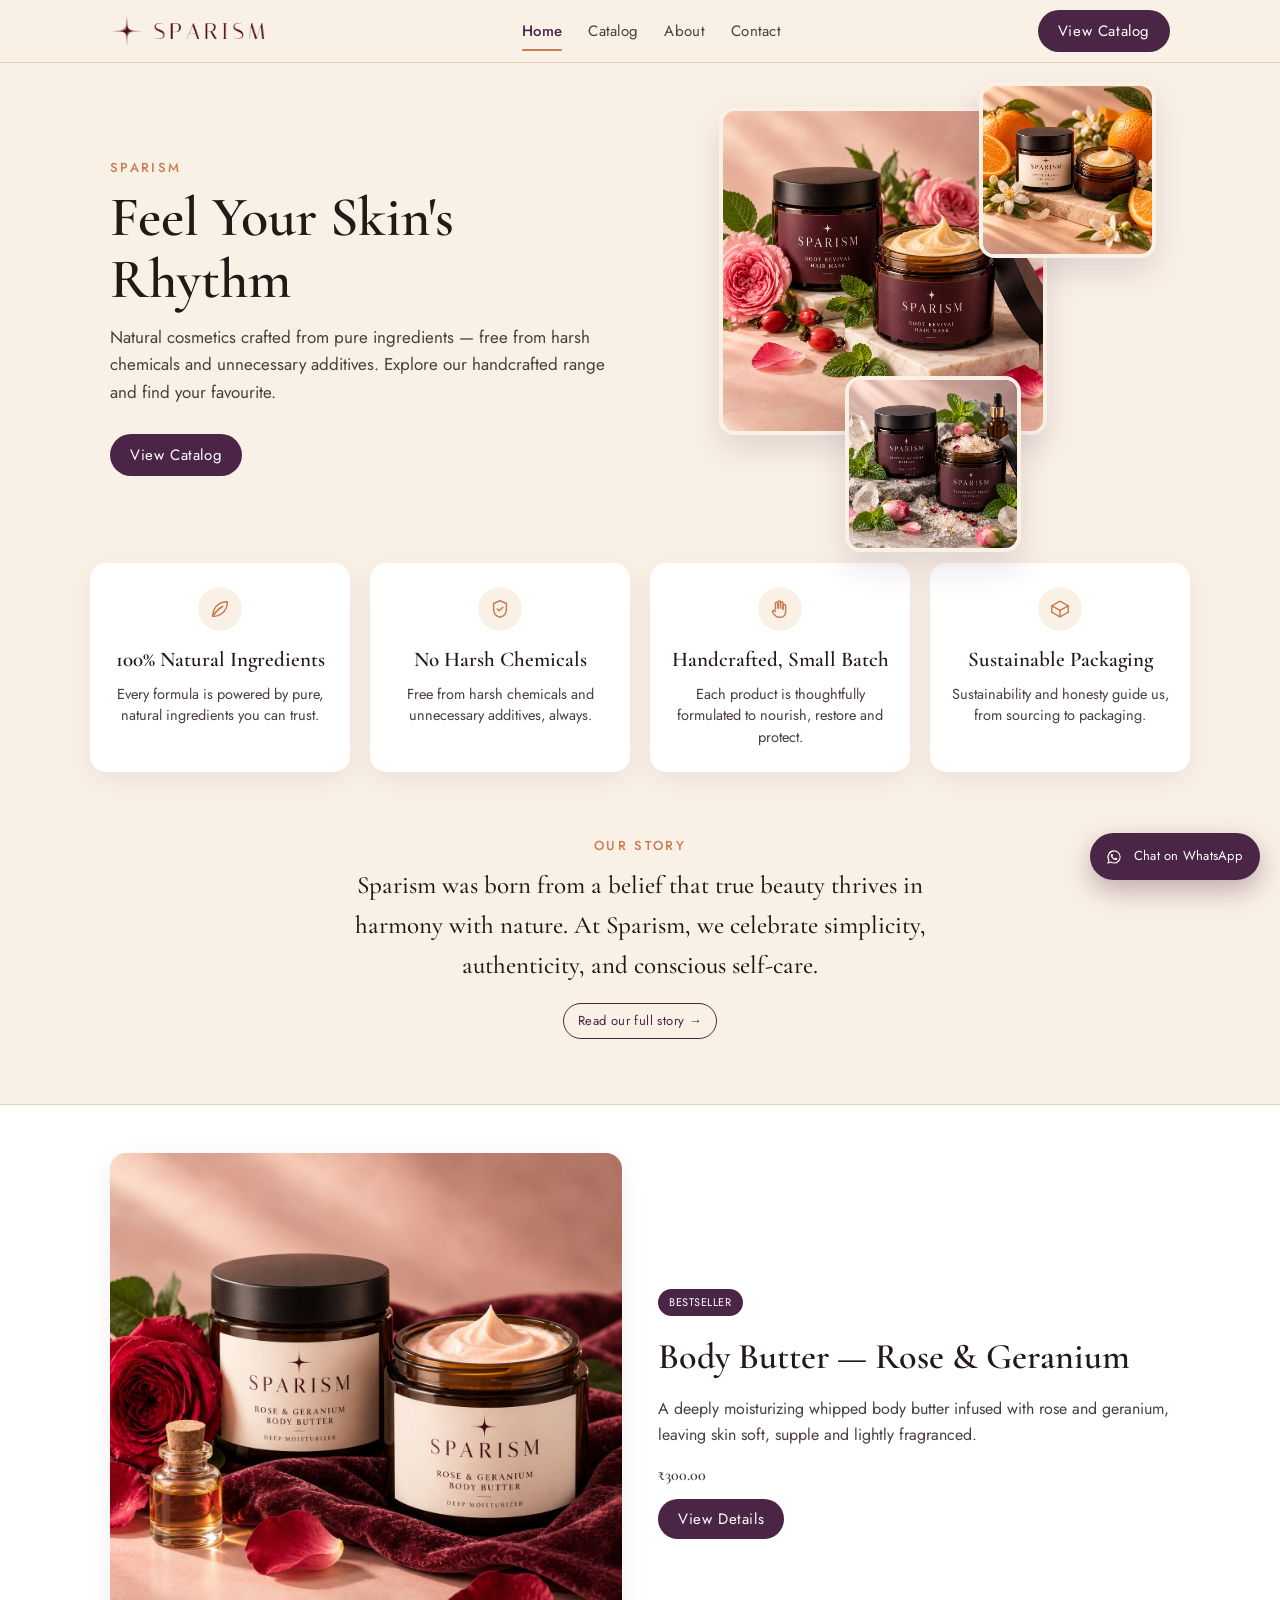
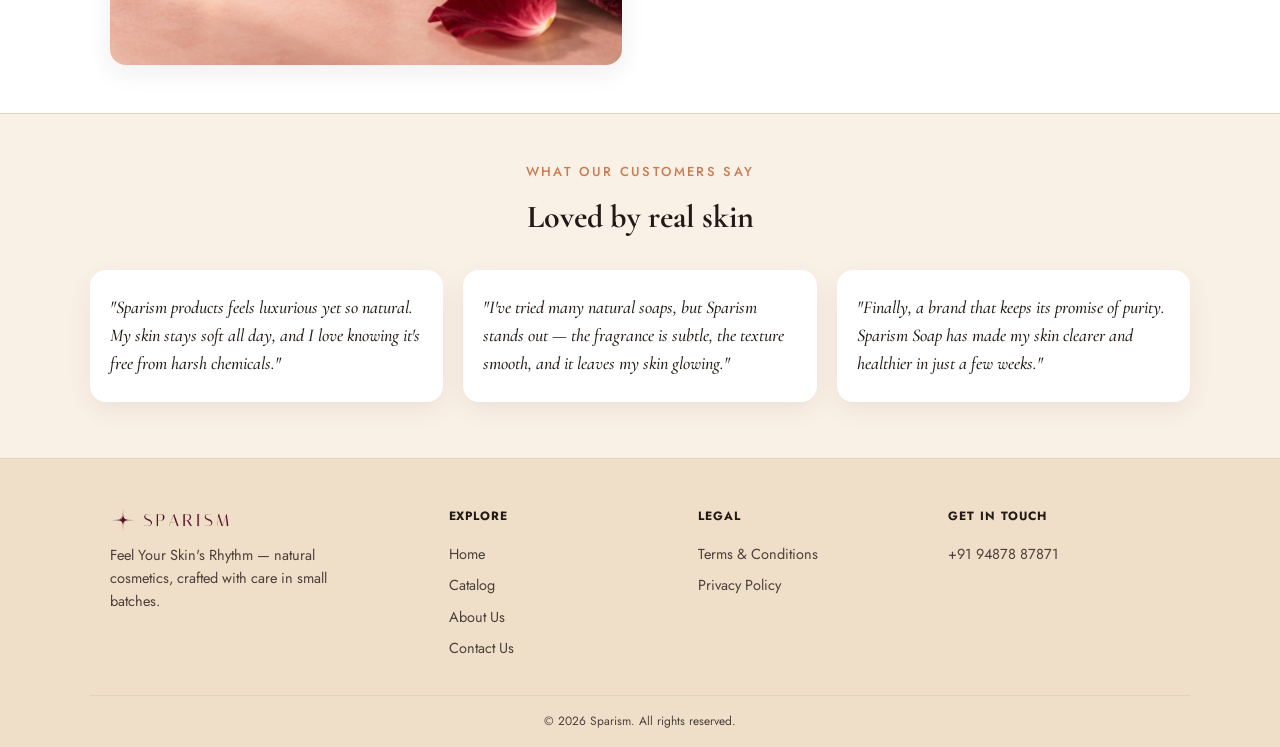
==== index.html @ bdf0155f "Initial commit: Sparism website Multi-page site (Home, Catalog, About, Contact, Terms, Privacy) with" ====
<!DOCTYPE html>
<html lang="en">
<head>
<meta charset="UTF-8" />
<meta name="viewport" content="width=device-width, initial-scale=1.0" />
<title>Sparism — Feel Your Skin's Rhythm</title>
<meta name="description" content="Sparism — natural cosmetics crafted from pure ingredients, free from harsh chemicals. Explore our handcrafted skincare range." />
<meta property="og:type" content="website" />
<meta property="og:site_name" content="Sparism" />
<meta property="og:title" content="Sparism — Feel Your Skin's Rhythm" />
<meta property="og:description" content="Natural cosmetics crafted from pure ingredients, free from harsh chemicals. Explore our handcrafted skincare range." />
<meta property="og:image" content="https://YOUR-DOMAIN-HERE/assets/og-image.jpg" />
<meta property="og:url" content="https://YOUR-DOMAIN-HERE/" />
<meta name="twitter:card" content="summary_large_image" />
<link rel="icon" type="image/png" sizes="32x32" href="assets/favicon-32.png" />
<link rel="icon" type="image/png" sizes="192x192" href="assets/favicon-192.png" />
<link rel="apple-touch-icon" href="assets/favicon-192.png" />
<link rel="preconnect" href="https://fonts.googleapis.com">
<link rel="preconnect" href="https://fonts.gstatic.com" crossorigin>
<link href="https://fonts.googleapis.com/css2?family=Cormorant+Garamond:ital,wght@0,500;0,600;0,700;1,500&family=Jost:wght@300;400;500;600&display=swap" rel="stylesheet">
<link rel="stylesheet" href="styles.css" />
</head>
<body>

<header class="site-header">
  <div class="wrap header-row">
    <a href="index.html" class="logo-link"><img class="brand-logo" src="assets/logo-new/logo-navbar.png" alt="Sparism — Feel Your Skin's Rhythm" /></a>
    <nav class="main-nav" id="mainNav">
      <a href="index.html" class="active">Home</a>
      <a href="catalog.html">Catalog</a>
      <a href="about.html">About</a>
      <a href="contact.html">Contact</a>
    </nav>
    <div class="header-actions">
      <a class="header-cta" href="catalog.html">View Catalog</a>
      <button class="nav-toggle" id="navToggle" aria-label="Open menu" aria-expanded="false">
        <span></span><span></span><span></span>
      </button>
    </div>
  </div>
</header>

<section class="hero">
  <div class="wrap hero-grid">
    <div class="hero-copy">
      <p class="eyebrow">Sparism</p>
      <h1>Feel Your Skin's Rhythm</h1>
      <p class="hero-sub">Natural cosmetics crafted from pure ingredients — free from harsh chemicals and unnecessary additives. Explore our handcrafted range and find your favourite.</p>
      <a class="header-cta" href="catalog.html" style="display:inline-block; margin-top:8px;">View Catalog</a>
    </div>
    <div class="hero-collage">
      <img class="hero-img hero-img-main" src="assets/products/root-revival-hair-mask.jpg" alt="Sparism Root Revival Hair Mask" />
      <img class="hero-img hero-img-small hero-img-top" src="assets/products/lip-balm-sweet-orange.jpg" alt="Sparism Sweet Orange Lip Balm" />
      <img class="hero-img hero-img-small hero-img-bottom" src="assets/products/peppermint-frost-bath-salt.jpg" alt="Sparism Peppermint Frost Bath Salt" />
    </div>
  </div>
</section>

<section class="promises-grid wrap">
  <div class="promise-card">
    <div class="promise-icon">
      <svg viewBox="0 0 24 24" fill="none" stroke="currentColor" stroke-width="1.6" stroke-linecap="round" stroke-linejoin="round"><path d="M4 20C4 11 10 4 20 4c0 10-7 16-16 16Z"/><path d="M4 20c3-5 6-8 11-11"/></svg>
    </div>
    <h3>100% Natural Ingredients</h3>
    <p>Every formula is powered by pure, natural ingredients you can trust.</p>
  </div>
  <div class="promise-card">
    <div class="promise-icon">
      <svg viewBox="0 0 24 24" fill="none" stroke="currentColor" stroke-width="1.6" stroke-linecap="round" stroke-linejoin="round"><path d="M12 3l7 3v6c0 5-3 8-7 9-4-1-7-4-7-9V6l7-3Z"/><path d="M9 12l2 2 4-4"/></svg>
    </div>
    <h3>No Harsh Chemicals</h3>
    <p>Free from harsh chemicals and unnecessary additives, always.</p>
  </div>
  <div class="promise-card">
    <div class="promise-icon">
      <svg viewBox="0 0 24 24" fill="none" stroke="currentColor" stroke-width="1.6" stroke-linecap="round" stroke-linejoin="round"><path d="M7 12.5V6a1.4 1.4 0 0 1 2.8 0v5.2"/><path d="M9.8 11V4.6a1.4 1.4 0 0 1 2.8 0V11"/><path d="M12.6 11V5.6a1.4 1.4 0 0 1 2.8 0v7"/><path d="M15.4 12V8.6a1.4 1.4 0 0 1 2.8 0v5.9c0 3.6-2 6.5-5.8 6.5h-1.8c-2.7 0-3.6-1-5.4-3.6l-1.3-2.2c-.6-1 .3-2.1 1.4-1.6l1.7 1"/></svg>
    </div>
    <h3>Handcrafted, Small Batch</h3>
    <p>Each product is thoughtfully formulated to nourish, restore and protect.</p>
  </div>
  <div class="promise-card">
    <div class="promise-icon">
      <svg viewBox="0 0 24 24" fill="none" stroke="currentColor" stroke-width="1.6" stroke-linecap="round" stroke-linejoin="round"><path d="M21 8.5l-9-5-9 5 9 5 9-5Z"/><path d="M3 8.5v7l9 5 9-5v-7"/><path d="M12 13.5v7"/></svg>
    </div>
    <h3>Sustainable Packaging</h3>
    <p>Sustainability and honesty guide us, from sourcing to packaging.</p>
  </div>
</section>

<section class="story-section wrap">
  <p class="eyebrow">Our Story</p>
  <p class="story-text">Sparism was born from a belief that true beauty thrives in harmony with nature. At Sparism, we celebrate simplicity, authenticity, and conscious self-care.</p>
  <p style="margin-top:18px;"><a href="about.html" class="card-enquire" style="display:inline-block;">Read our full story →</a></p>
</section>

<section class="bestseller-section">
  <div class="wrap bestseller-grid">
    <div class="bestseller-media">
      <img src="assets/products/body-butter-rose-geranium.jpg" alt="Sparism Body Butter — Rose &amp; Geranium" />
    </div>
    <div class="bestseller-info">
      <span class="card-tag">Bestseller</span>
      <h2>Body Butter — Rose &amp; Geranium</h2>
      <p>A deeply moisturizing whipped body butter infused with rose and geranium, leaving skin soft, supple and lightly fragranced.</p>
      <p class="bestseller-price">₹300.00</p>
      <a class="header-cta" href="catalog.html">View Details</a>
    </div>
  </div>
</section>

<section class="testimonials-section wrap">
  <p class="eyebrow">What our customers say</p>
  <h2 style="font-family: var(--font-display); font-size: clamp(24px,3.4vw,32px); margin: 0;">Loved by real skin</h2>
  <div class="testimonials-grid">
    <div class="testimonial-card">
      <p>"Sparism products feels luxurious yet so natural. My skin stays soft all day, and I love knowing it's free from harsh chemicals."</p>
    </div>
    <div class="testimonial-card">
      <p>"I've tried many natural soaps, but Sparism stands out — the fragrance is subtle, the texture smooth, and it leaves my skin glowing."</p>
    </div>
    <div class="testimonial-card">
      <p>"Finally, a brand that keeps its promise of purity. Sparism Soap has made my skin clearer and healthier in just a few weeks."</p>
    </div>
  </div>
</section>

<footer class="site-footer">
  <div class="wrap footer-grid">
    <div class="footer-brand">
      <img class="brand-logo small" src="assets/logo-new/logo-navbar.png" alt="Sparism" />
      <p>Feel Your Skin's Rhythm — natural cosmetics, crafted with care in small batches.</p>
    </div>
    <div class="footer-links">
      <h4>Explore</h4>
      <a href="index.html">Home</a>
      <a href="catalog.html">Catalog</a>
      <a href="about.html">About Us</a>
      <a href="contact.html">Contact Us</a>
    </div>
    <div class="footer-links">
      <h4>Legal</h4>
      <a href="terms.html">Terms &amp; Conditions</a>
      <a href="privacy.html">Privacy Policy</a>
    </div>
    <div class="footer-contact">
      <h4>Get in touch</h4>
      <a href="tel:+919487887871">+91 94878 87871</a>
    </div>
  </div>
  <div class="wrap footer-bottom">
    <p>&copy; 2026 Sparism. All rights reserved.</p>
  </div>
</footer>

<a class="float-whatsapp" href="https://wa.me/919487887871?text=Hi%20Sparism%2C%20I%20have%20a%20question!" target="_blank" rel="noopener" aria-label="Chat with us on WhatsApp">
  <svg viewBox="0 0 24 24" fill="currentColor"><path d="M17.6 6.32A7.85 7.85 0 0 0 12.05 4a7.94 7.94 0 0 0-6.9 11.9L4 20l4.2-1.1a7.93 7.93 0 0 0 3.85 1h.01a7.95 7.95 0 0 0 7.94-7.94 7.9 7.9 0 0 0-2.4-5.64Zm-5.55 12.2h-.01a6.6 6.6 0 0 1-3.37-.92l-.24-.14-2.5.65.67-2.44-.16-.25a6.62 6.62 0 1 1 12.28-3.51 6.63 6.63 0 0 1-6.67 6.6Zm3.62-4.96c-.2-.1-1.17-.58-1.35-.64-.18-.07-.31-.1-.44.1-.13.2-.5.64-.62.77-.11.13-.23.15-.42.05-.2-.1-.83-.3-1.58-.97-.58-.52-.98-1.16-1.09-1.36-.11-.2-.01-.3.09-.4.09-.1.2-.23.3-.34.1-.11.13-.2.2-.33.07-.13.03-.25-.02-.35-.05-.1-.44-1.06-.6-1.45-.16-.38-.32-.33-.44-.33h-.38c-.13 0-.34.05-.52.25-.18.2-.68.67-.68 1.63 0 .96.7 1.9.8 2.03.1.13 1.37 2.1 3.33 2.94.46.2.83.32 1.11.41.47.15.9.13 1.24.08.38-.06 1.17-.48 1.33-.94.16-.46.16-.86.11-.94-.05-.08-.18-.13-.38-.23Z"/></svg>
  <span class="fw-label">Chat on WhatsApp</span>
</a>

<script src="nav.js"></script>
</body>
</html>
---- styles.css ----
:root {
  --cream: #faf1e6;
  --cream-deep: #f0dfc8;
  --ink: #231a17;
  --ink-soft: #4a3f3a;
  --plum: #4a2545;
  --plum-deep: #34172f;
  --terracotta: #c97b52;
  --rose: #c98a8a;
  --line: #e4d3ba;
  --white: #ffffff;
  --radius: 16px;
  --shadow: 0 8px 24px rgba(74, 37, 69, 0.08);
  --shadow-hover: 0 14px 32px rgba(74, 37, 69, 0.14);
  --font-display: "Cormorant Garamond", Georgia, serif;
  --font-body: "Jost", "Segoe UI", sans-serif;
}

* { box-sizing: border-box; }

html { scroll-behavior: smooth; font-size: 17px; }

body {
  margin: 0;
  font-family: var(--font-body);
  font-size: 1rem;
  line-height: 1.6;
  color: var(--ink);
  background: var(--cream);
  -webkit-font-smoothing: antialiased;
}

.wrap {
  max-width: 1100px;
  margin: 0 auto;
  padding: 0 20px;
}

img { max-width: 100%; display: block; }

a { color: inherit; }

/* Header */
.site-header {
  position: sticky;
  top: 0;
  z-index: 50;
  background: rgba(250, 241, 230, 0.92);
  backdrop-filter: blur(8px);
  border-bottom: 1px solid var(--line);
}

.header-row {
  display: flex;
  align-items: center;
  justify-content: space-between;
  gap: 18px;
  padding-top: 10px;
  padding-bottom: 10px;
}

.brand-logo {
  height: 34px;
  width: auto;
}

.brand-logo.small { height: 26px; }

/* One-time shine sweep across the logo mark on page load */
.logo-link {
  position: relative;
  display: inline-block;
  overflow: hidden;
  line-height: 0;
}

.logo-link::after {
  content: "";
  position: absolute;
  top: 0;
  left: -150%;
  width: 55%;
  height: 100%;
  background: linear-gradient(120deg, transparent, rgba(255, 255, 255, 0.65), transparent);
  transform: skewX(-20deg);
  animation: logo-shine 1.8s ease-in-out 0.5s 1 both;
  pointer-events: none;
}

@keyframes logo-shine {
  0% { left: -150%; }
  100% { left: 150%; }
}

@media (prefers-reduced-motion: reduce) {
  .logo-link::after { animation: none; }
}

.header-actions {
  display: flex;
  align-items: center;
  gap: 12px;
}

.header-cta {
  text-decoration: none;
  background: var(--plum);
  color: var(--white);
  font-size: 15px;
  letter-spacing: 0.04em;
  padding: 9px 20px;
  border-radius: 999px;
  transition: background 0.2s ease, transform 0.2s ease;
  white-space: nowrap;
}

.header-cta:hover { background: var(--plum-deep); transform: translateY(-1px); }

/* Main nav */
.main-nav {
  display: flex;
  align-items: center;
  gap: 26px;
  margin: 0 auto;
}

.main-nav a {
  text-decoration: none;
  font-size: 15px;
  letter-spacing: 0.02em;
  color: var(--ink-soft);
  position: relative;
  padding: 4px 0;
}

.main-nav a:hover { color: var(--ink); }

.main-nav a.active {
  color: var(--plum);
  font-weight: 500;
}

.main-nav a.active::after {
  content: "";
  position: absolute;
  left: 0;
  right: 0;
  bottom: -4px;
  height: 2px;
  background: var(--terracotta);
  border-radius: 2px;
}

.nav-toggle {
  display: none;
  flex-direction: column;
  justify-content: center;
  gap: 5px;
  width: 36px;
  height: 36px;
  border: none;
  background: transparent;
  cursor: pointer;
  padding: 0;
}

.nav-toggle span {
  display: block;
  height: 2px;
  background: var(--ink);
  border-radius: 2px;
}

@media (max-width: 760px) {
  .main-nav {
    position: absolute;
    top: 100%;
    left: 0;
    right: 0;
    background: var(--cream);
    border-bottom: 1px solid var(--line);
    flex-direction: column;
    align-items: flex-start;
    gap: 4px;
    padding: 10px 20px 16px;
    display: none;
  }
  .main-nav.open { display: flex; }
  .main-nav a { padding: 8px 0; width: 100%; }
  .nav-toggle { display: flex; }
  .site-header { position: sticky; }
}

/* Hero */
.hero {
  padding: 44px 0 28px;
  text-align: center;
}

.eyebrow {
  text-transform: uppercase;
  letter-spacing: 0.18em;
  font-size: 13px;
  color: var(--terracotta);
  margin: 0 0 8px;
  font-weight: 500;
}

.hero h1 {
  font-family: var(--font-display);
  font-weight: 600;
  font-size: clamp(36px, 6vw, 56px);
  line-height: 1.1;
  margin: 0 0 14px;
  color: var(--ink);
}

/* Hero with image collage (home page) */
.hero-grid {
  display: grid;
  grid-template-columns: 1.1fr 1fr;
  align-items: center;
  gap: 48px;
  text-align: left;
}

.hero-grid .hero-copy { text-align: left; }
.hero-grid .hero-sub { margin: 0 0 20px; }

.hero-collage {
  position: relative;
  aspect-ratio: 1 / 1;
  width: 100%;
  max-width: 420px;
  margin: 0 auto;
}

.hero-img {
  position: absolute;
  object-fit: cover;
  border-radius: var(--radius);
  box-shadow: var(--shadow-hover);
  border: 4px solid var(--cream);
}

.hero-img-main {
  width: 78%;
  height: 78%;
  top: 0;
  left: 0;
  z-index: 1;
}

.hero-img-small {
  width: 42%;
  height: 42%;
  z-index: 2;
}

.hero-img-top {
  top: -6%;
  right: -4%;
}

.hero-img-bottom {
  bottom: -6%;
  left: 30%;
}

@media (max-width: 760px) {
  .hero-grid { grid-template-columns: 1fr; text-align: center; }
  .hero-grid .hero-copy { text-align: center; }
  .hero-grid .hero-sub { margin: 0 auto 20px; }
  .hero-collage { max-width: 300px; margin-top: 20px; }
}

.hero-sub {
  max-width: 520px;
  margin: 0 auto;
  color: var(--ink-soft);
  line-height: 1.6;
  font-size: 17px;
}

/* Filter bar */
.filter-bar {
  position: sticky;
  top: 55px;
  z-index: 40;
  background: var(--cream);
  padding: 10px 0;
  border-bottom: 1px solid var(--line);
}

.filter-row {
  display: flex;
  gap: 8px;
  overflow-x: auto;
  scrollbar-width: none;
}

.filter-row::-webkit-scrollbar { display: none; }

.chip {
  flex: 0 0 auto;
  border: 1px solid var(--line);
  background: var(--white);
  color: var(--ink-soft);
  font-family: var(--font-body);
  font-size: 14px;
  letter-spacing: 0.03em;
  padding: 8px 18px;
  border-radius: 999px;
  cursor: pointer;
  transition: all 0.2s ease;
}

.chip:hover { border-color: var(--terracotta); color: var(--ink); }

.chip.active {
  background: var(--ink);
  border-color: var(--ink);
  color: var(--white);
}

/* Catalog grid */
.catalog-grid {
  display: grid;
  grid-template-columns: repeat(auto-fill, minmax(240px, 1fr));
  gap: 22px;
  padding: 32px 0 12px;
}

.card {
  background: var(--white);
  border-radius: var(--radius);
  overflow: hidden;
  box-shadow: var(--shadow);
  transition: transform 0.25s ease, box-shadow 0.25s ease;
  display: flex;
  flex-direction: column;
}

.card:hover {
  transform: translateY(-4px);
  box-shadow: var(--shadow-hover);
}

.card-media {
  position: relative;
  aspect-ratio: 1 / 1;
  background: linear-gradient(150deg, var(--cream-deep), var(--cream));
  overflow: hidden;
}

.card-media img {
  width: 100%;
  height: 100%;
  object-fit: cover;
}

.card-media img.zoomable {
  cursor: zoom-in;
  transition: transform 0.4s ease;
}

.card:hover .card-media img.zoomable {
  transform: scale(1.04);
}

.card-share {
  position: absolute;
  top: 12px;
  right: 12px;
  width: 32px;
  height: 32px;
  display: flex;
  align-items: center;
  justify-content: center;
  background: rgba(255, 255, 255, 0.88);
  backdrop-filter: blur(4px);
  border: none;
  border-radius: 50%;
  color: var(--plum);
  cursor: pointer;
  box-shadow: 0 2px 8px rgba(0,0,0,0.12);
  transition: background 0.2s ease, transform 0.2s ease;
}

.card-share:hover {
  background: var(--plum);
  color: var(--white);
  transform: scale(1.08);
}

.card-share svg {
  width: 16px;
  height: 16px;
}

.card-media .placeholder {
  position: absolute;
  inset: 0;
  display: flex;
  align-items: center;
  justify-content: center;
  flex-direction: column;
  gap: 6px;
  color: var(--plum);
  text-align: center;
  padding: 16px;
}

.placeholder .ph-mark {
  font-family: var(--font-display);
  font-size: 30px;
  font-weight: 600;
}

.placeholder .ph-label {
  font-size: 11px;
  letter-spacing: 0.06em;
  text-transform: uppercase;
  color: var(--ink-soft);
  opacity: 0.75;
}

.card-tag {
  position: absolute;
  top: 12px;
  left: 12px;
  background: var(--plum);
  color: var(--white);
  font-size: 11px;
  letter-spacing: 0.05em;
  text-transform: uppercase;
  padding: 5px 11px;
  border-radius: 999px;
}

.card-body {
  padding: 16px 16px 18px;
  display: flex;
  flex-direction: column;
  gap: 6px;
  flex: 1;
}

.card-category {
  font-size: 11px;
  text-transform: uppercase;
  letter-spacing: 0.08em;
  color: var(--terracotta);
}

.card-title {
  font-family: var(--font-display);
  font-size: 23px;
  font-weight: 600;
  margin: 0;
  line-height: 1.25;
}

.card-desc {
  font-size: 14.5px;
  color: var(--ink-soft);
  line-height: 1.5;
  margin: 2px 0 4px;
  flex: 1;
}

.variant-block {
  margin: 4px 0 6px;
}

.variant-label {
  display: block;
  font-size: 10.5px;
  text-transform: uppercase;
  letter-spacing: 0.08em;
  color: var(--ink-soft);
  opacity: 0.75;
  margin-bottom: 6px;
}

.variant-row {
  display: flex;
  gap: 7px;
  flex-wrap: wrap;
}

.variant-chip {
  display: inline-flex;
  align-items: center;
  font-family: var(--font-body);
  font-size: 12px;
  border: 1px solid var(--line);
  background: var(--white);
  padding: 5px 12px 5px 9px;
  border-radius: 999px;
  cursor: pointer;
  color: var(--ink-soft);
  transition: all 0.2s ease;
}

.variant-chip:hover {
  border-color: var(--swatch, var(--terracotta));
  color: var(--ink);
}

.chip-dot {
  width: 9px;
  height: 9px;
  border-radius: 50%;
  background: var(--swatch, var(--terracotta));
  margin-right: 6px;
  box-shadow: 0 0 0 2px rgba(255,255,255,0.6) inset;
  flex: none;
}

.variant-chip.active {
  background: var(--ink);
  border-color: var(--ink);
  color: var(--white);
}

.variant-chip.active .chip-dot {
  box-shadow: 0 0 0 2px rgba(255,255,255,0.85) inset;
}

.card-footer {
  display: flex;
  align-items: center;
  justify-content: space-between;
  margin-top: auto;
  padding-top: 10px;
}

.price-tag {
  display: inline-flex;
  align-items: baseline;
  gap: 9px;
  background: var(--cream);
  border: 1px solid var(--line);
  border-radius: 999px;
  padding: 7px 16px;
}

.price-amount {
  font-family: var(--font-body);
  font-size: 17px;
  font-weight: 600;
  color: var(--ink);
  white-space: nowrap;
}

.price-unit {
  font-family: var(--font-body);
  font-size: 12px;
  color: var(--ink-soft);
  padding-left: 9px;
  border-left: 1px solid var(--line);
  white-space: nowrap;
}

.card-enquire {
  font-size: 13px;
  letter-spacing: 0.03em;
  border: 1px solid var(--plum);
  color: var(--plum);
  background: transparent;
  padding: 7px 14px;
  border-radius: 999px;
  cursor: pointer;
  text-decoration: none;
  transition: all 0.2s ease;
}

.card-enquire:hover {
  background: var(--plum);
  color: var(--white);
}

/* Enquiry section */
.enquiry-section {
  background: var(--plum);
  color: var(--white);
  margin-top: 40px;
  padding: 56px 0;
}

.enquiry-wrap {
  display: grid;
  grid-template-columns: 1fr 1.3fr;
  gap: 40px;
}

.enquiry-intro .eyebrow { color: var(--rose); }
.enquiry-intro h2 {
  font-family: var(--font-display);
  font-weight: 600;
  font-size: clamp(28px, 4vw, 36px);
  margin: 0 0 12px;
}
.enquiry-intro .hero-sub { color: #ecdfe8; margin: 0 0 18px; max-width: none; }

.contact-line {
  font-size: 15px;
  display: flex;
  gap: 8px;
  align-items: baseline;
}

.contact-line a {
  text-decoration: none;
  border-bottom: 1px solid rgba(255,255,255,0.4);
  font-weight: 500;
}

.enquiry-form {
  background: var(--white);
  border-radius: var(--radius);
  padding: 26px;
  display: grid;
  grid-template-columns: 1fr 1fr;
  gap: 16px;
  color: var(--ink);
  box-shadow: 0 16px 40px rgba(0,0,0,0.2);
}

.field { display: flex; flex-direction: column; gap: 6px; }
.field.full { grid-column: 1 / -1; }

.field label {
  font-size: 13px;
  letter-spacing: 0.03em;
  color: var(--ink-soft);
}

.field .optional { color: #a99; font-weight: 400; }

.field input,
.field textarea,
.field select {
  font-family: var(--font-body);
  font-size: 15px;
  padding: 10px 12px;
  border: 1px solid var(--line);
  border-radius: 10px;
  background: var(--cream);
  color: var(--ink);
  resize: vertical;
}

.field input:focus,
.field textarea:focus,
.field select:focus {
  outline: 2px solid var(--terracotta);
  outline-offset: 1px;
}

.submit-btn {
  grid-column: 1 / -1;
  background: var(--terracotta);
  color: var(--white);
  border: none;
  font-family: var(--font-body);
  font-size: 16px;
  letter-spacing: 0.03em;
  padding: 13px 20px;
  border-radius: 10px;
  cursor: pointer;
  transition: background 0.2s ease;
}

.submit-btn:hover { background: #b46a41; }
.submit-btn:disabled { opacity: 0.6; cursor: not-allowed; }

.form-status {
  grid-column: 1 / -1;
  margin: 0;
  font-size: 14px;
  min-height: 18px;
}

.form-status.success { color: #2f7a4d; }
.form-status.error { color: #b3392f; }

/* Footer */
.site-footer {
  padding: 48px 0 0;
  color: var(--ink-soft);
  background: var(--cream-deep);
  border-top: 1px solid var(--line);
}

.footer-grid {
  display: grid;
  grid-template-columns: 1.4fr 1fr 1fr 1fr;
  gap: 28px;
  padding-bottom: 32px;
}

.footer-brand p {
  font-size: 14.5px;
  line-height: 1.6;
  margin: 10px 0 0;
  max-width: 240px;
}

.footer-links h4,
.footer-contact h4 {
  font-family: var(--font-body);
  font-size: 12px;
  text-transform: uppercase;
  letter-spacing: 0.08em;
  color: var(--ink);
  margin: 0 0 12px;
}

.footer-links {
  display: flex;
  flex-direction: column;
}

.footer-links a,
.footer-contact a {
  display: block;
  font-size: 14.5px;
  text-decoration: none;
  color: var(--ink-soft);
  padding: 4px 0;
}

.footer-links a:hover,
.footer-contact a:hover { color: var(--terracotta); }

.footer-bottom {
  border-top: 1px solid var(--line);
  padding: 16px 0;
  text-align: center;
  font-size: 12px;
}

.footer-bottom p { margin: 0; }

@media (max-width: 760px) {
  .footer-grid { grid-template-columns: 1fr 1fr; }
}

/* --- Home page: promises, story, bestseller, testimonials --- */
.promises-grid {
  display: grid;
  grid-template-columns: repeat(auto-fit, minmax(200px, 1fr));
  gap: 20px;
  padding: 8px 0 44px;
}

.promise-card {
  background: var(--white);
  border-radius: var(--radius);
  padding: 24px 20px;
  text-align: center;
  box-shadow: var(--shadow);
}

.promise-card .promise-icon {
  display: inline-flex;
  align-items: center;
  justify-content: center;
  width: 44px;
  height: 44px;
  margin-bottom: 12px;
  color: var(--terracotta);
  background: var(--cream);
  border-radius: 50%;
}

.promise-card .promise-icon svg {
  width: 22px;
  height: 22px;
}

.promise-card h3 {
  font-family: var(--font-display);
  font-weight: 600;
  font-size: 21px;
  margin: 0 0 6px;
}

.promise-card p {
  font-size: 14.5px;
  color: var(--ink-soft);
  line-height: 1.5;
  margin: 0;
}

.story-section {
  padding: 20px 0 48px;
  text-align: center;
}

.story-section .story-text {
  max-width: 640px;
  margin: 0 auto;
  font-family: var(--font-display);
  font-weight: 500;
  font-size: clamp(20px, 2.6vw, 25px);
  line-height: 1.6;
  color: var(--ink);
}

.bestseller-section {
  background: var(--white);
  border-top: 1px solid var(--line);
  border-bottom: 1px solid var(--line);
  padding: 48px 0;
}

.bestseller-grid {
  display: grid;
  grid-template-columns: 1fr 1fr;
  gap: 36px;
  align-items: center;
}

.bestseller-media {
  border-radius: var(--radius);
  overflow: hidden;
  box-shadow: var(--shadow);
  aspect-ratio: 1 / 1;
}

.bestseller-media img { width: 100%; height: 100%; object-fit: cover; }

.bestseller-info .card-tag { position: static; display: inline-block; margin-bottom: 12px; }

.bestseller-info h2 {
  font-family: var(--font-display);
  font-weight: 600;
  font-size: clamp(26px, 3.4vw, 36px);
  margin: 0 0 10px;
}

.bestseller-info p { color: var(--ink-soft); font-size: 16px; line-height: 1.6; margin: 0 0 16px; }

.bestseller-price {
  font-family: var(--font-display);
  font-size: 24px;
  font-weight: 600;
  margin: 0 0 18px;
}

.testimonials-section { padding: 48px 0 56px; text-align: center; }

.testimonials-grid {
  display: grid;
  grid-template-columns: repeat(auto-fit, minmax(240px, 1fr));
  gap: 20px;
  margin-top: 28px;
}

.testimonial-card {
  background: var(--white);
  border-radius: var(--radius);
  padding: 24px 20px;
  box-shadow: var(--shadow);
  text-align: left;
}

.testimonial-card p {
  font-family: var(--font-display);
  font-weight: 500;
  font-size: 18px;
  line-height: 1.55;
  color: var(--ink);
  margin: 0;
  font-style: italic;
}

@media (max-width: 760px) {
  .bestseller-grid { grid-template-columns: 1fr; }
}

/* --- Prose pages: About, Terms, Privacy --- */
.prose-section { padding: 16px 0 64px; }

.prose {
  max-width: 720px;
  margin: 0 auto;
  line-height: 1.75;
  color: var(--ink-soft);
  font-size: 16.5px;
}

.prose h2 {
  font-family: var(--font-display);
  font-weight: 600;
  font-size: 27px;
  color: var(--ink);
  margin: 36px 0 12px;
}

.prose h2:first-child { margin-top: 0; }

.prose p { margin: 0 0 14px; }

.prose ul { margin: 0 0 14px; padding-left: 20px; }
.prose li { margin-bottom: 8px; }
.prose strong { color: var(--ink); }

.prose .effective-date {
  font-size: 13px;
  color: var(--terracotta);
  text-transform: uppercase;
  letter-spacing: 0.06em;
  margin-bottom: 24px;
}

.page-hero {
  padding: 40px 0 8px;
  text-align: center;
}

.page-hero h1 {
  font-family: var(--font-display);
  font-weight: 600;
  font-size: clamp(34px, 5vw, 48px);
  margin: 0 0 10px;
}

/* Lightbox */
.lightbox {
  position: fixed;
  inset: 0;
  z-index: 200;
  display: flex;
  align-items: center;
  justify-content: center;
  background: rgba(35, 26, 23, 0.92);
  opacity: 0;
  pointer-events: none;
  transition: opacity 0.25s ease;
  padding: 24px;
}

.lightbox.open {
  opacity: 1;
  pointer-events: auto;
}

.lightbox-inner {
  position: relative;
  max-width: 560px;
  width: 100%;
  text-align: center;
}

.lightbox img {
  width: 100%;
  max-height: 70vh;
  object-fit: contain;
  border-radius: var(--radius);
  box-shadow: 0 20px 60px rgba(0,0,0,0.4);
  background: var(--cream);
}

.lightbox-caption {
  color: var(--white);
  font-family: var(--font-display);
  font-size: 18px;
  margin-top: 16px;
}

.lightbox-close {
  position: absolute;
  top: -44px;
  right: 0;
  width: 36px;
  height: 36px;
  border-radius: 50%;
  border: none;
  background: rgba(255,255,255,0.15);
  color: var(--white);
  font-size: 20px;
  line-height: 1;
  cursor: pointer;
  display: flex;
  align-items: center;
  justify-content: center;
}

.lightbox-close:hover { background: rgba(255,255,255,0.3); }

/* Floating WhatsApp button */
.float-whatsapp {
  position: fixed;
  right: 20px;
  bottom: 20px;
  z-index: 90;
  display: flex;
  align-items: center;
  gap: 10px;
  background: var(--plum);
  color: var(--white);
  text-decoration: none;
  padding: 13px 18px 13px 14px;
  border-radius: 999px;
  box-shadow: 0 10px 28px rgba(74, 37, 69, 0.35);
  transition: transform 0.2s ease, background 0.2s ease;
}

.float-whatsapp:hover {
  background: var(--plum-deep);
  transform: translateY(-2px);
}

.float-whatsapp svg {
  width: 20px;
  height: 20px;
  flex: none;
}

.float-whatsapp .fw-label {
  font-size: 13px;
  letter-spacing: 0.02em;
  white-space: nowrap;
}

@media (max-width: 500px) {
  .float-whatsapp .fw-label { display: none; }
  .float-whatsapp { padding: 13px; }
}

/* Sparkle burst (on successful enquiry submit) */
.sparkle-particle {
  position: fixed;
  z-index: 300;
  pointer-events: none;
  transform: translate(-50%, -50%);
  animation: sparkle-fly ease-out forwards;
}

.sparkle-particle svg {
  width: 100%;
  height: 100%;
  fill: currentColor;
}

@keyframes sparkle-fly {
  0% { opacity: 1; transform: translate(-50%, -50%) scale(0.3) rotate(0deg); }
  70% { opacity: 1; }
  100% {
    opacity: 0;
    transform: translate(calc(-50% + var(--dx)), calc(-50% + var(--dy))) scale(1) rotate(90deg);
  }
}

/* Toast */
.toast {
  position: fixed;
  left: 50%;
  bottom: 24px;
  transform: translate(-50%, 20px);
  background: var(--ink);
  color: var(--white);
  padding: 12px 20px;
  border-radius: 999px;
  font-size: 13px;
  opacity: 0;
  pointer-events: none;
  transition: all 0.3s ease;
  z-index: 100;
  max-width: 90vw;
  text-align: center;
}

.toast.show {
  opacity: 1;
  transform: translate(-50%, 0);
}

/* Responsive */
@media (max-width: 760px) {
  .enquiry-wrap { grid-template-columns: 1fr; }
  .enquiry-form { grid-template-columns: 1fr; padding: 20px; }
  .filter-bar { top: 51px; }
}
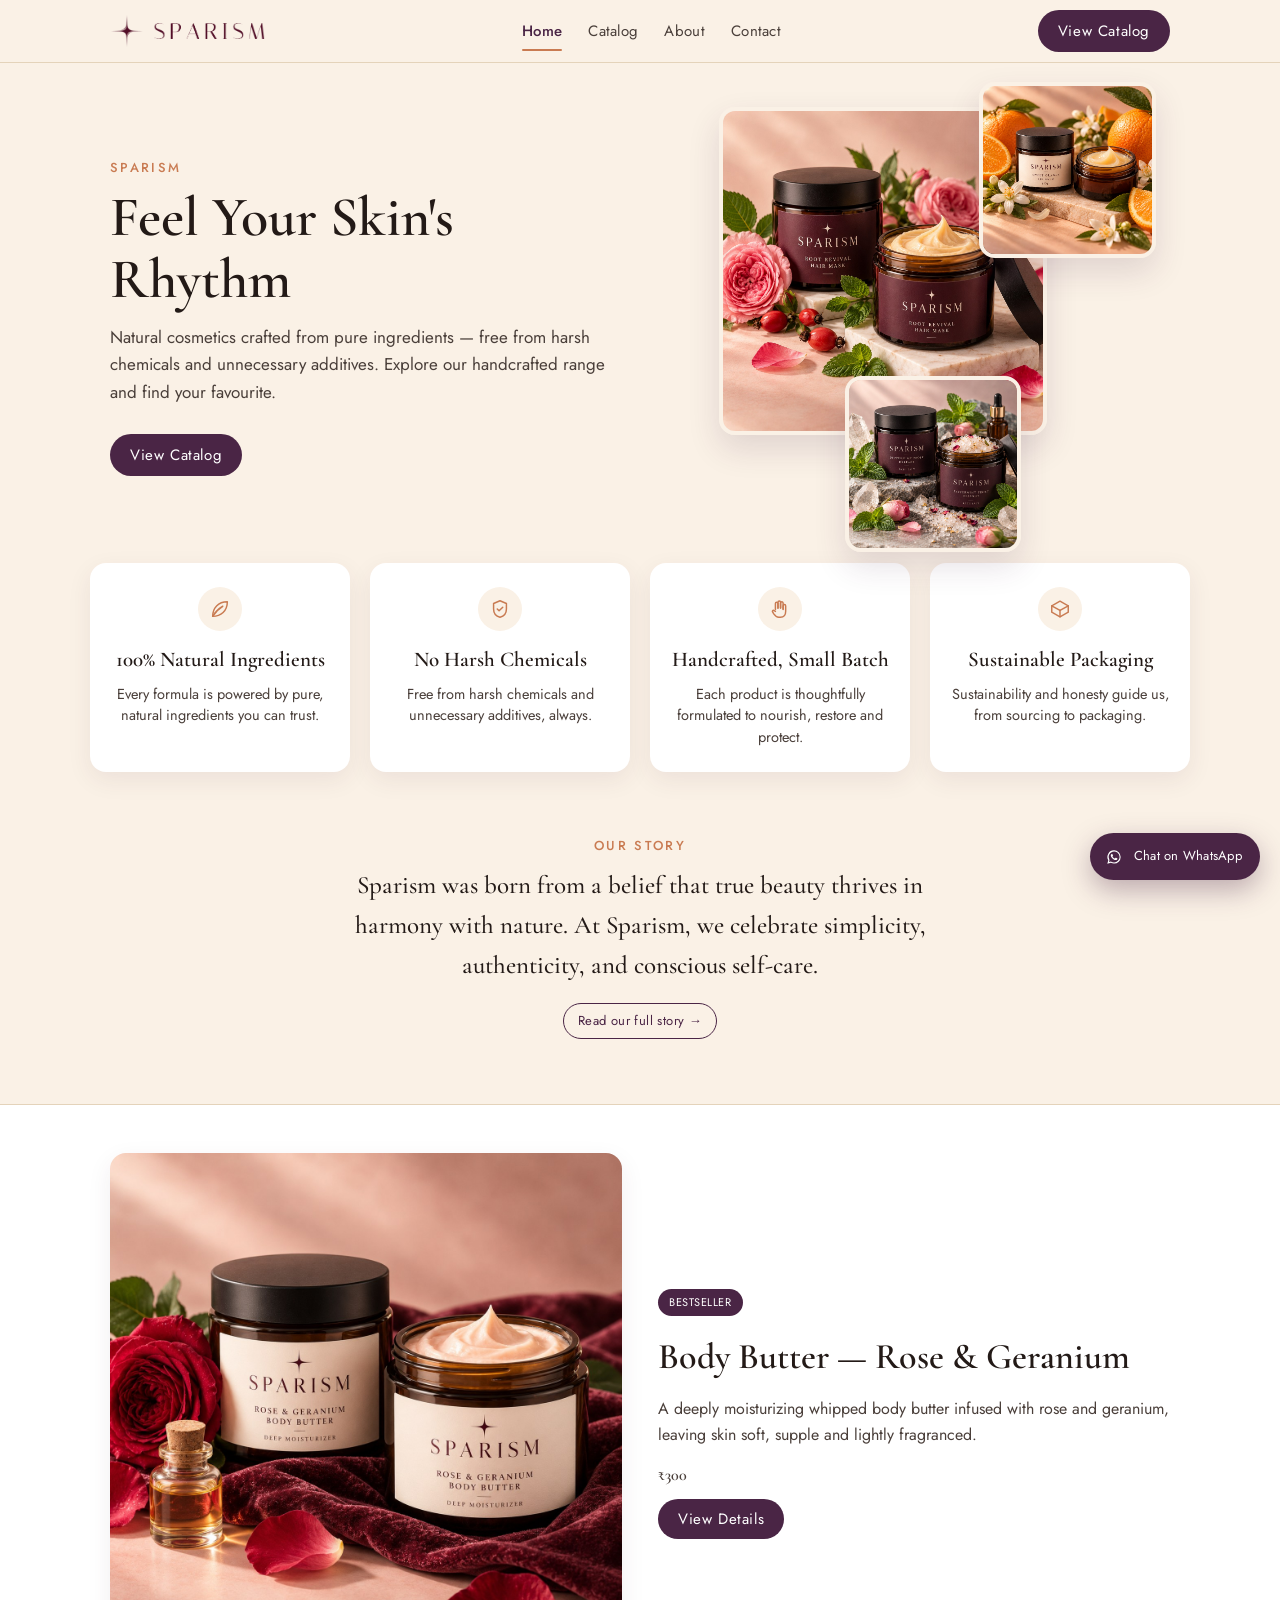
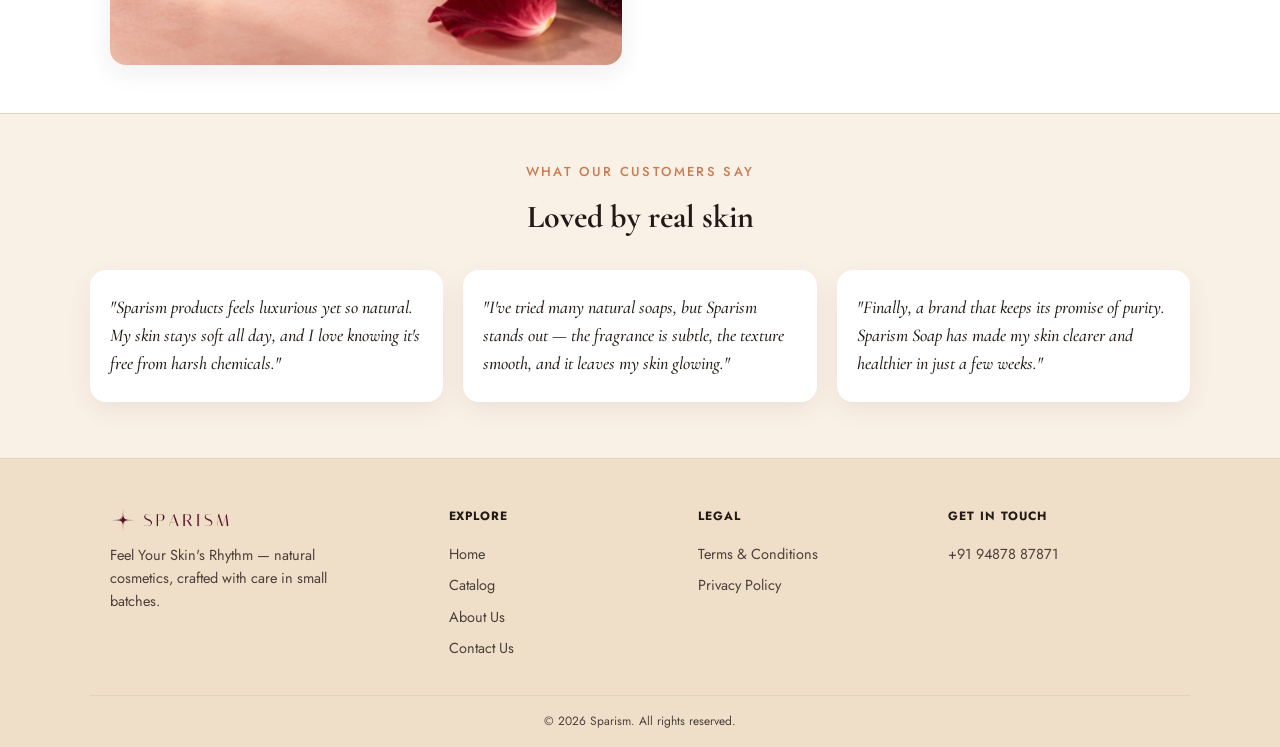
==== commit b9d0594d: "Match Home bestseller price format to formatPrice() Was hardcoded as ₹300.00; catalog cards render p" ====
--- a/index.html
+++ b/index.html
@@ -12,9 +12,9 @@
 <meta property="og:image" content="https://YOUR-DOMAIN-HERE/assets/og-image.jpg" />
 <meta property="og:url" content="https://YOUR-DOMAIN-HERE/" />
 <meta name="twitter:card" content="summary_large_image" />
-<link rel="icon" type="image/png" sizes="32x32" href="assets/favicon-32.png" />
-<link rel="icon" type="image/png" sizes="192x192" href="assets/favicon-192.png" />
-<link rel="apple-touch-icon" href="assets/favicon-192.png" />
+<link rel="icon" type="image/png" sizes="32x32" href="assets/favicon-32.png?v=4" />
+<link rel="icon" type="image/png" sizes="192x192" href="assets/favicon-192.png?v=4" />
+<link rel="apple-touch-icon" href="assets/favicon-192.png?v=4" />
 <link rel="preconnect" href="https://fonts.googleapis.com">
 <link rel="preconnect" href="https://fonts.gstatic.com" crossorigin>
 <link href="https://fonts.googleapis.com/css2?family=Cormorant+Garamond:ital,wght@0,500;0,600;0,700;1,500&family=Jost:wght@300;400;500;600&display=swap" rel="stylesheet">
@@ -102,7 +102,7 @@
       <span class="card-tag">Bestseller</span>
       <h2>Body Butter — Rose &amp; Geranium</h2>
       <p>A deeply moisturizing whipped body butter infused with rose and geranium, leaving skin soft, supple and lightly fragranced.</p>
-      <p class="bestseller-price">₹300.00</p>
+      <p class="bestseller-price">₹300</p>
       <a class="header-cta" href="catalog.html">View Details</a>
     </div>
   </div>
--- a/styles.css
+++ b/styles.css
@@ -156,8 +156,8 @@
   flex-direction: column;
   justify-content: center;
   gap: 5px;
-  width: 36px;
-  height: 36px;
+  width: 44px;
+  height: 44px;
   border: none;
   background: transparent;
   cursor: pointer;
@@ -372,8 +372,8 @@
   position: absolute;
   top: 12px;
   right: 12px;
-  width: 32px;
-  height: 32px;
+  width: 38px;
+  height: 38px;
   display: flex;
   align-items: center;
   justify-content: center;
@@ -496,7 +496,7 @@
   font-size: 12px;
   border: 1px solid var(--line);
   background: var(--white);
-  padding: 5px 12px 5px 9px;
+  padding: 9px 14px 9px 10px;
   border-radius: 999px;
   cursor: pointer;
   color: var(--ink-soft);
@@ -595,6 +595,8 @@
   gap: 40px;
 }
 
+.enquiry-wrap > * { min-width: 0; }
+
 .enquiry-intro .eyebrow { color: var(--rose); }
 .enquiry-intro h2 {
   font-family: var(--font-display);
@@ -628,7 +630,7 @@
   box-shadow: 0 16px 40px rgba(0,0,0,0.2);
 }
 
-.field { display: flex; flex-direction: column; gap: 6px; }
+.field { display: flex; flex-direction: column; gap: 6px; min-width: 0; }
 .field.full { grid-column: 1 / -1; }
 
 .field label {
@@ -642,8 +644,10 @@
 .field input,
 .field textarea,
 .field select {
+  width: 100%;
+  min-width: 0;
   font-family: var(--font-body);
-  font-size: 15px;
+  font-size: 16px;
   padding: 10px 12px;
   border: 1px solid var(--line);
   border-radius: 10px;
